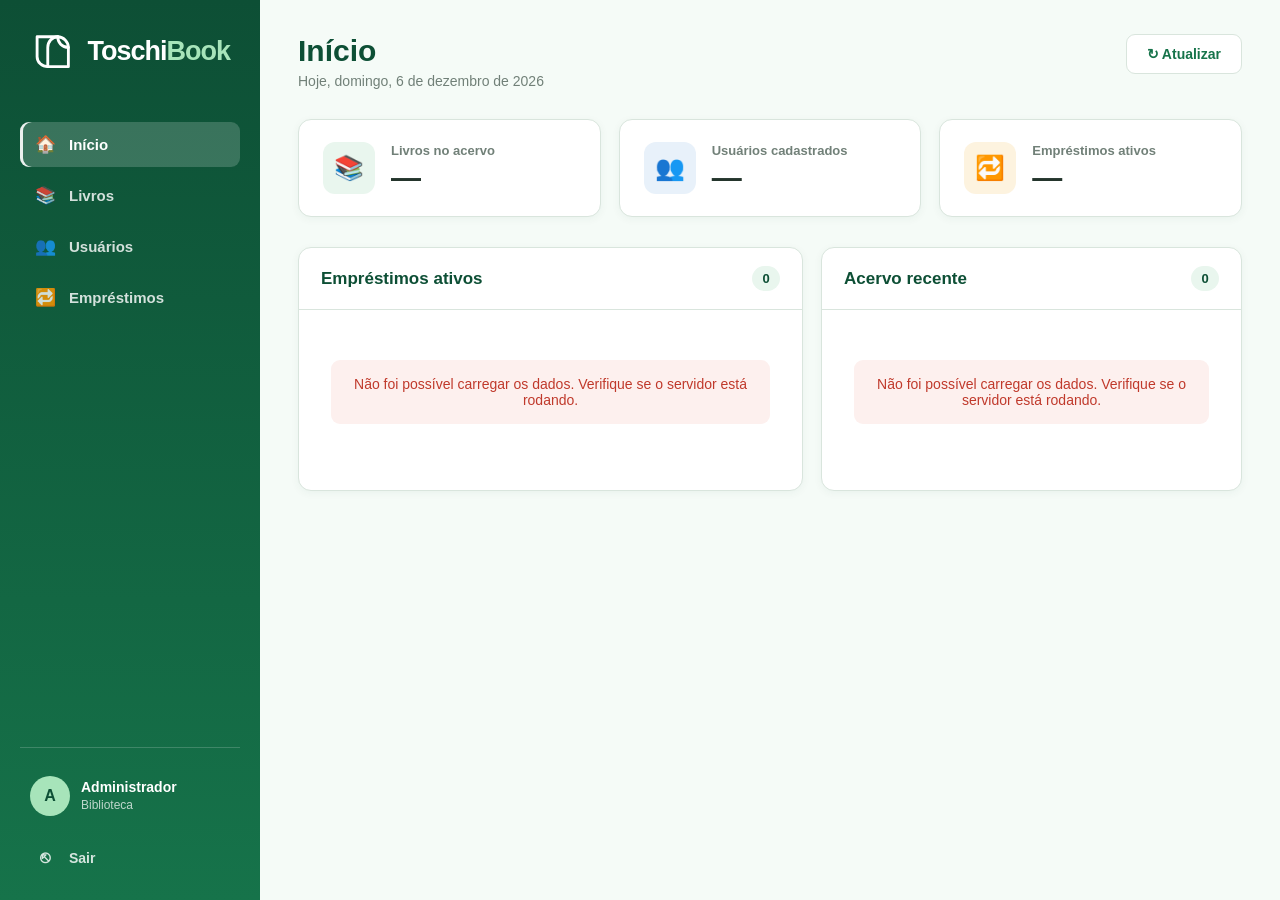
==== html/dashboard.html @ 8090e4b2 "Add files via upload" ====
<!DOCTYPE html>
<html lang="pt-BR">
<head>
    <meta charset="UTF-8">
    <meta name="viewport" content="width=device-width, initial-scale=1.0">

    <title>Início | ToschiBook</title>

    <link rel="stylesheet" href="/css/style.css">
    <link rel="stylesheet" href="/css/dashboard.css">
</head>
<body class="dashboard-body">

    <div class="dashboard-layout">

        <!-- Barra lateral -->
        <aside class="sidebar">
            <div class="sidebar-brand logo">
                <div class="logo-icon">
                    <svg viewBox="0 0 64 64" aria-hidden="true">
                        <path d="M10 12h29c8 0 15 7 15 15v27H25c-8 0-15-6-15-14V12Z"
                              fill="none"
                              stroke="currentColor"
                              stroke-width="4"
                              stroke-linejoin="round"/>
                        <path d="M25 54V27c0-8 6-15 14-15"
                              fill="none"
                              stroke="currentColor"
                              stroke-width="4"
                              stroke-linecap="round"/>
                        <path d="M39 12c0 8 6 15 15 15"
                              fill="none"
                              stroke="currentColor"
                              stroke-width="4"
                              stroke-linecap="round"/>
                    </svg>
                </div>
                <span>Toschi<span>Book</span></span>
            </div>

            <nav class="sidebar-nav">
                <a href="dashboard.html" class="nav-item active" aria-current="page">
                    <span class="nav-icon">🏠</span>
                    Início
                </a>
                <a href="livros.html" class="nav-item">
                    <span class="nav-icon">📚</span>
                    Livros
                </a>
                <a href="usuarios.html" class="nav-item">
                    <span class="nav-icon">👥</span>
                    Usuários
                </a>
                <a href="emprestimos.html" class="nav-item">
                    <span class="nav-icon">🔁</span>
                    Empréstimos
                </a>
            </nav>

            <div class="sidebar-footer">
                <div class="admin-chip">
                    <span class="admin-avatar">A</span>
                    <div class="admin-info">
                        <strong>Administrador</strong>
                        <small>Biblioteca</small>
                    </div>
                </div>

                <a href="index.html" class="logout-link" id="logoutLink">
                    <span class="nav-icon">⎋</span>
                    Sair
                </a>
            </div>
        </aside>

        <!-- Conteúdo principal -->
        <div class="dashboard-main">

            <header class="topbar">
                <div class="topbar-title">
                    <h1>Início</h1>
                    <p id="todayDate">Carregando data...</p>
                </div>

                <div class="topbar-actions">
                    <button class="refresh-button" id="refreshButton" type="button">
                        ↻ Atualizar
                    </button>
                </div>
            </header>

            <!-- Cards de estatísticas -->
            <section class="stats-grid" aria-label="Estatísticas da biblioteca">
                <article class="stat-card">
                    <div class="stat-icon stat-icon-green">📚</div>
                    <div class="stat-info">
                        <span class="stat-label">Livros no acervo</span>
                        <strong class="stat-value" id="statLivros">—</strong>
                    </div>
                </article>

                <article class="stat-card">
                    <div class="stat-icon stat-icon-blue">👥</div>
                    <div class="stat-info">
                        <span class="stat-label">Usuários cadastrados</span>
                        <strong class="stat-value" id="statUsuarios">—</strong>
                    </div>
                </article>

                <article class="stat-card">
                    <div class="stat-icon stat-icon-yellow">🔁</div>
                    <div class="stat-info">
                        <span class="stat-label">Empréstimos ativos</span>
                        <strong class="stat-value" id="statEmprestimos">—</strong>
                    </div>
                </article>
            </section>

            <!-- Conteúdo dinâmico -->
            <section class="content-grid">

                <div class="panel">
                    <div class="panel-header">
                        <h2>Empréstimos ativos</h2>
                        <span class="panel-badge" id="emprestimosCount">0</span>
                    </div>

                    <div class="panel-body">
                        <div class="empty-state" id="emprestimosEmpty" hidden>
                            <span class="empty-icon">📭</span>
                            <p>Nenhum empréstimo ativo no momento.</p>
                        </div>

                        <div class="table-wrapper">
                            <table class="data-table" id="emprestimosTable" hidden>
                                <thead>
                                    <tr>
                                        <th>Livro</th>
                                        <th>Aluno</th>
                                        <th>Turma</th>
                                        <th>Data</th>
                                    </tr>
                                </thead>
                                <tbody id="emprestimosBody"></tbody>
                            </table>
                        </div>
                    </div>
                </div>

                <div class="panel">
                    <div class="panel-header">
                        <h2>Acervo recente</h2>
                        <span class="panel-badge" id="livrosCount">0</span>
                    </div>

                    <div class="panel-body">
                        <div class="empty-state" id="livrosEmpty" hidden>
                            <span class="empty-icon">📚</span>
                            <p>Nenhum livro cadastrado ainda.</p>
                        </div>

                        <ul class="book-list" id="livrosList"></ul>
                    </div>
                </div>

            </section>

        </div>

    </div>

    <script src="/javascript/api.js"></script>
    <script src="/javascript/dashboard.js"></script>
</body>
</html>
---- css/style.css ----
:root {
    --primary-green: #16734a;
    --dark-green: #0d4f35;
    --light-green: #e9f6ee;
    --soft-green: #f5fbf7;
    --text-color: #24352c;
    --muted-color: #718078;
    --border-color: #d9e5dd;
    --error-color: #c0392b;
    --white: #ffffff;
}

* {
    margin: 0;
    padding: 0;
    box-sizing: border-box;
}

body {
    min-height: 100vh;
    font-family: Arial, Helvetica, sans-serif;
    color: var(--text-color);
    background: var(--soft-green);
}

button,
input {
    font: inherit;
}

button {
    cursor: pointer;
}

.login-page {
    display: flex;
    min-height: 100vh;
}

/* Painel verde */

.brand-panel {
    position: relative;
    display: flex;
    align-items: center;
    justify-content: center;
    width: 48%;
    min-height: 100vh;
    overflow: hidden;
    color: var(--white);
    background:
        linear-gradient(
            145deg,
            rgba(13, 79, 53, 0.98),
            rgba(22, 115, 74, 0.94)
        );
}

.brand-panel::before,
.brand-panel::after {
    content: "";
    position: absolute;
    border-radius: 50%;
    background: rgba(255, 255, 255, 0.06);
}

.brand-panel::before {
    width: 420px;
    height: 420px;
    top: -150px;
    left: -160px;
}

.brand-panel::after {
    width: 520px;
    height: 520px;
    right: -230px;
    bottom: -220px;
}

.brand-content {
    position: relative;
    z-index: 1;
    width: min(80%, 480px);
}

.logo {
    display: flex;
    align-items: center;
    gap: 12px;
    font-size: 31px;
    font-weight: 700;
    letter-spacing: -1px;
}

.logo > span > span {
    color: #a7e4ba;
}

.logo-icon {
    display: flex;
    align-items: center;
    justify-content: center;
    width: 53px;
    height: 53px;
    color: var(--white);
}

.logo-icon svg {
    width: 100%;
    height: 100%;
}

.welcome-text {
    margin-top: 80px;
}

.welcome-text h1 {
    max-width: 420px;
    margin-bottom: 24px;
    font-size: clamp(32px, 4vw, 52px);
    line-height: 1.1;
}

.welcome-text p {
    max-width: 410px;
    color: #d5f1de;
    font-size: 17px;
    line-height: 1.7;
}

.books-decoration {
    display: flex;
    align-items: end;
    gap: 10px;
    height: 130px;
    margin-top: 75px;
    padding-left: 20px;
    border-bottom: 3px solid rgba(255, 255, 255, 0.65);
}

.book {
    display: block;
    width: 48px;
    border-radius: 5px 5px 0 0;
    box-shadow: 5px 0 0 rgba(0, 0, 0, 0.08);
}

.book-one {
    height: 100px;
    background: #a7e4ba;
    transform: rotate(-5deg);
}

.book-two {
    height: 120px;
    background: #f1d18a;
    transform: rotate(4deg);
}

.book-three {
    height: 85px;
    background: #d2e9f2;
    transform: rotate(-3deg);
}

.book-four {
    height: 108px;
    background: #eaa5a5;
    transform: rotate(6deg);
}

/* Painel do formulário */

.form-panel {
    display: flex;
    align-items: center;
    justify-content: center;
    width: 52%;
    padding: 40px;
    background: var(--white);
}

.login-card {
    width: min(100%, 430px);
}

.form-header {
    margin-bottom: 36px;
}

.form-header h2 {
    margin-bottom: 10px;
    color: var(--dark-green);
    font-size: 30px;
}

.form-header p {
    color: var(--muted-color);
    font-size: 15px;
}

.mobile-logo {
    display: none;
}

.input-group {
    margin-bottom: 22px;
}

.input-group label {
    display: block;
    margin-bottom: 9px;
    color: var(--text-color);
    font-size: 14px;
    font-weight: 600;
}

.input-wrapper {
    position: relative;
    display: flex;
    align-items: center;
}

.input-icon {
    position: absolute;
    left: 16px;
    z-index: 1;
    color: var(--primary-green);
    font-size: 15px;
}

.input-wrapper input {
    width: 100%;
    height: 52px;
    padding: 0 16px 0 45px;
    border: 1px solid var(--border-color);
    border-radius: 9px;
    outline: none;
    color: var(--text-color);
    background: var(--white);
    transition: 0.2s ease;
}

.input-wrapper input::placeholder {
    color: #a0ada5;
}

.input-wrapper input:focus {
    border-color: var(--primary-green);
    box-shadow: 0 0 0 4px rgba(22, 115, 74, 0.1);
}

.input-wrapper input.input-error {
    border-color: var(--error-color);
}

.show-password {
    position: absolute;
    right: 13px;
    border: 0;
    color: var(--primary-green);
    background: transparent;
    font-size: 12px;
    font-weight: 600;
}

.show-password:hover {
    text-decoration: underline;
}

.error-message {
    display: block;
    min-height: 17px;
    margin-top: 6px;
    color: var(--error-color);
    font-size: 12px;
}

.form-options {
    display: flex;
    align-items: center;
    justify-content: space-between;
    margin: 3px 0 28px;
    font-size: 13px;
}

.remember-me {
    display: flex;
    align-items: center;
    gap: 8px;
    color: var(--muted-color);
    cursor: pointer;
}

.remember-me input {
    accent-color: var(--primary-green);
}

.form-options a {
    color: var(--primary-green);
    font-weight: 600;
    text-decoration: none;
}

.form-options a:hover {
    text-decoration: underline;
}

.login-button {
    display: flex;
    align-items: center;
    justify-content: center;
    width: 100%;
    height: 53px;
    border: 0;
    border-radius: 9px;
    color: var(--white);
    background: var(--primary-green);
    font-weight: 700;
    transition: 0.2s ease;
}

.login-button:hover {
    background: var(--dark-green);
    transform: translateY(-1px);
    box-shadow: 0 7px 16px rgba(22, 115, 74, 0.2);
}

.login-button:disabled {
    cursor: not-allowed;
    opacity: 0.75;
}

.loading-spinner {
    display: none;
    width: 19px;
    height: 19px;
    border: 3px solid rgba(255, 255, 255, 0.4);
    border-top-color: var(--white);
    border-radius: 50%;
    animation: spin 0.8s linear infinite;
}

.login-button.loading .button-text {
    display: none;
}

.login-button.loading .loading-spinner {
    display: block;
}

.status-message {
    min-height: 20px;
    margin-top: 15px;
    text-align: center;
    font-size: 13px;
}

.status-message.success {
    color: var(--primary-green);
}

.status-message.error {
    color: var(--error-color);
}

.form-footer {
    display: flex;
    flex-direction: column;
    gap: 8px;
    margin-top: 45px;
    color: #9aa89f;
    font-size: 12px;
    text-align: center;
}

.create-account-link {
    color: var(--primary-green);
    font-weight: 700;
    text-decoration: none;
}

.create-account-link:hover {
    text-decoration: underline;
}

@keyframes spin {
    to {
        transform: rotate(360deg);
    }
}

/* Responsividade */

@media (max-width: 850px) {
    .login-page {
        display: block;
    }

    .brand-panel {
        display: none;
    }

    .form-panel {
        width: 100%;
        min-height: 100vh;
        padding: 28px 22px;
    }

    .mobile-logo {
        display: flex;
        justify-content: center;
        margin-bottom: 55px;
        color: var(--primary-green);
    }

    .mobile-logo .logo-icon {
        color: var(--primary-green);
    }

    .form-header {
        margin-bottom: 30px;
    }
}

@media (max-width: 430px) {
    .form-panel {
        padding: 25px 18px;
    }

    .mobile-logo {
        margin-bottom: 42px;
        font-size: 27px;
    }

    .form-header h2 {
        font-size: 26px;
    }

    .form-options {
        align-items: flex-start;
        flex-direction: column;
        gap: 15px;
    }

    .form-footer {
        margin-top: 45px;
    }
}
---- css/dashboard.css ----
/* ===== Dashboard ToschiBook ===== */

.dashboard-body {
    background: var(--soft-green);
}

.dashboard-layout {
    display: flex;
    min-height: 100vh;
}

/* --- Barra lateral --- */

.sidebar {
    display: flex;
    flex-direction: column;
    width: 260px;
    flex-shrink: 0;
    padding: 28px 20px 22px;
    color: var(--white);
    background:
        linear-gradient(
            180deg,
            var(--dark-green),
            var(--primary-green)
        );
}

.sidebar-brand {
    padding: 0 10px;
    font-size: 27px;
}

.sidebar-brand .logo-icon {
    width: 46px;
    height: 46px;
}

.sidebar-nav {
    display: flex;
    flex-direction: column;
    gap: 6px;
    margin-top: 48px;
}

.nav-item {
    display: flex;
    align-items: center;
    gap: 13px;
    padding: 12px 14px;
    border-radius: 9px;
    color: rgba(255, 255, 255, 0.82);
    font-size: 15px;
    font-weight: 600;
    text-decoration: none;
    transition: 0.2s ease;
}

.nav-item:hover {
    color: var(--white);
    background: rgba(255, 255, 255, 0.12);
}

.nav-item.active {
    color: var(--white);
    background: rgba(255, 255, 255, 0.18);
    box-shadow: inset 3px 0 0 rgba(255, 255, 255, 0.9);
}

.nav-icon {
    width: 22px;
    font-size: 17px;
    text-align: center;
}

.sidebar-footer {
    margin-top: auto;
    padding-top: 24px;
    border-top: 1px solid rgba(255, 255, 255, 0.18);
}

.admin-chip {
    display: flex;
    align-items: center;
    gap: 11px;
    padding: 4px 10px;
}

.admin-avatar {
    display: flex;
    align-items: center;
    justify-content: center;
    width: 40px;
    height: 40px;
    border-radius: 50%;
    color: var(--dark-green);
    background: #a7e4ba;
    font-weight: 700;
}

.admin-info {
    display: flex;
    flex-direction: column;
    line-height: 1.35;
}

.admin-info strong {
    font-size: 14px;
}

.admin-info small {
    color: rgba(255, 255, 255, 0.72);
    font-size: 12px;
}

.logout-link {
    display: flex;
    align-items: center;
    gap: 13px;
    margin-top: 18px;
    padding: 10px 14px;
    border-radius: 9px;
    color: rgba(255, 255, 255, 0.82);
    font-size: 14px;
    font-weight: 600;
    text-decoration: none;
    transition: 0.2s ease;
}

.logout-link:hover {
    color: var(--white);
    background: rgba(255, 255, 255, 0.12);
}

/* --- Área principal --- */

.dashboard-main {
    flex: 1;
    min-width: 0;
    padding: 34px 38px 50px;
}

.topbar {
    display: flex;
    align-items: flex-start;
    justify-content: space-between;
    gap: 20px;
    margin-bottom: 30px;
}

.topbar-title h1 {
    color: var(--dark-green);
    font-size: 30px;
}

.topbar-title p {
    margin-top: 5px;
    color: var(--muted-color);
    font-size: 14px;
}

.refresh-button {
    display: inline-flex;
    align-items: center;
    gap: 8px;
    padding: 11px 20px;
    border: 1px solid var(--border-color);
    border-radius: 9px;
    color: var(--primary-green);
    background: var(--white);
    font-size: 14px;
    font-weight: 700;
    transition: 0.2s ease;
}

.refresh-button:hover {
    border-color: var(--primary-green);
    box-shadow: 0 4px 12px rgba(22, 115, 74, 0.14);
}

.refresh-button:disabled {
    cursor: not-allowed;
    opacity: 0.65;
}

/* --- Cards de estatísticas --- */

.stats-grid {
    display: grid;
    grid-template-columns: repeat(3, 1fr);
    gap: 18px;
    margin-bottom: 30px;
}

.stat-card {
    display: flex;
    align-items: center;
    gap: 16px;
    padding: 22px 24px;
    border: 1px solid var(--border-color);
    border-radius: 13px;
    background: var(--white);
    box-shadow: 0 2px 8px rgba(13, 79, 53, 0.05);
}

.stat-icon {
    display: flex;
    align-items: center;
    justify-content: center;
    width: 52px;
    height: 52px;
    border-radius: 12px;
    font-size: 24px;
}

.stat-icon-green {
    background: var(--light-green);
}

.stat-icon-blue {
    background: #e8f1fa;
}

.stat-icon-yellow {
    background: #fdf3df;
}

.stat-info {
    display: flex;
    flex-direction: column;
    min-width: 0;
}

.stat-label {
    color: var(--muted-color);
    font-size: 13px;
    font-weight: 600;
}

.stat-value {
    margin-top: 3px;
    color: var(--text-color);
    font-size: 30px;
    line-height: 1.1;
}

/* --- Painéis --- */

.content-grid {
    display: grid;
    grid-template-columns: 1.2fr 1fr;
    gap: 18px;
}

.panel {
    border: 1px solid var(--border-color);
    border-radius: 13px;
    background: var(--white);
    box-shadow: 0 2px 8px rgba(13, 79, 53, 0.05);
    overflow: hidden;
}

.panel-header {
    display: flex;
    align-items: center;
    justify-content: space-between;
    padding: 18px 22px;
    border-bottom: 1px solid var(--border-color);
}

.panel-header h2 {
    color: var(--dark-green);
    font-size: 17px;
}

.panel-badge {
    display: inline-flex;
    align-items: center;
    justify-content: center;
    min-width: 28px;
    height: 25px;
    padding: 0 9px;
    border-radius: 999px;
    color: var(--dark-green);
    background: var(--light-green);
    font-size: 13px;
    font-weight: 700;
}

.panel-body {
    padding: 8px 22px 20px;
}

/* --- Tabela --- */

.table-wrapper {
    overflow-x: auto;
}

.data-table {
    width: 100%;
    border-collapse: collapse;
    font-size: 14px;
}

.data-table th {
    padding: 13px 10px;
    color: var(--muted-color);
    font-size: 12px;
    font-weight: 700;
    text-align: left;
    text-transform: uppercase;
    letter-spacing: 0.4px;
    border-bottom: 1px solid var(--border-color);
}

.data-table td {
    padding: 13px 10px;
    border-bottom: 1px solid #eef3ef;
}

.data-table tbody tr:last-child td {
    border-bottom: 0;
}

.data-table tbody tr:hover {
    background: var(--soft-green);
}

.book-title-cell {
    font-weight: 600;
    color: var(--text-color);
}

.small-text {
    color: var(--muted-color);
    font-size: 12px;
}

/* --- Lista de livros --- */

.book-list {
    list-style: none;
    margin-top: 10px;
}

.book-list li {
    display: flex;
    align-items: center;
    justify-content: space-between;
    gap: 12px;
    padding: 11px 4px;
    border-bottom: 1px solid #eef3ef;
}

.book-list li:last-child {
    border-bottom: 0;
}

.book-cover {
    display: flex;
    align-items: center;
    justify-content: center;
    width: 40px;
    height: 48px;
    flex-shrink: 0;
    border-radius: 5px;
    color: #fff;
    background: var(--primary-green);
    font-size: 18px;
    box-shadow: 2px 2px 0 rgba(13, 79, 53, 0.18);
}

.book-meta {
    flex: 1;
    min-width: 0;
}

.book-meta strong {
    display: block;
    overflow: hidden;
    color: var(--text-color);
    font-size: 14px;
    text-overflow: ellipsis;
    white-space: nowrap;
}

.book-meta small {
    display: block;
    margin-top: 3px;
    overflow: hidden;
    color: var(--muted-color);
    font-size: 12px;
    text-overflow: ellipsis;
    white-space: nowrap;
}

.book-copies {
    flex-shrink: 0;
    padding: 4px 10px;
    border-radius: 999px;
    color: var(--primary-green);
    background: var(--light-green);
    font-size: 12px;
    font-weight: 700;
}

/* --- Estados vazios --- */

.empty-state {
    display: flex;
    flex-direction: column;
    align-items: center;
    gap: 8px;
    padding: 42px 10px 36px;
    color: var(--muted-color);
    text-align: center;
}

.empty-state[hidden] {
    display: none;
}

.empty-icon {
    font-size: 34px;
}

.empty-state p {
    font-size: 14px;
}

/* --- Erro na busca --- */

.load-error {
    padding: 16px;
    border-radius: 9px;
    color: var(--error-color);
    background: #fdf0ee;
    font-size: 14px;
}

/* --- Responsividade --- */

@media (max-width: 1080px) {
    .content-grid {
        grid-template-columns: 1fr;
    }
}

@media (max-width: 900px) {
    .dashboard-layout {
        display: block;
    }

    .sidebar {
        width: 100%;
        padding: 18px 18px 14px;
    }

    .sidebar-nav {
        flex-direction: row;
        flex-wrap: wrap;
        gap: 8px;
        margin-top: 18px;
    }

    .nav-item {
        padding: 9px 13px;
        font-size: 14px;
    }

    .nav-item.active {
        box-shadow: inset 0 -3px 0 rgba(255, 255, 255, 0.9);
    }

    .sidebar-footer {
        display: flex;
        align-items: center;
        justify-content: space-between;
        margin-top: 18px;
        padding-top: 14px;
    }

    .logout-link {
        margin-top: 0;
    }

    .dashboard-main {
        padding: 26px 20px 40px;
    }
}

@media (max-width: 720px) {
    .stats-grid {
        grid-template-columns: 1fr;
    }

    .topbar {
        flex-direction: column;
        align-items: stretch;
    }

    .refresh-button {
        justify-content: center;
    }
}
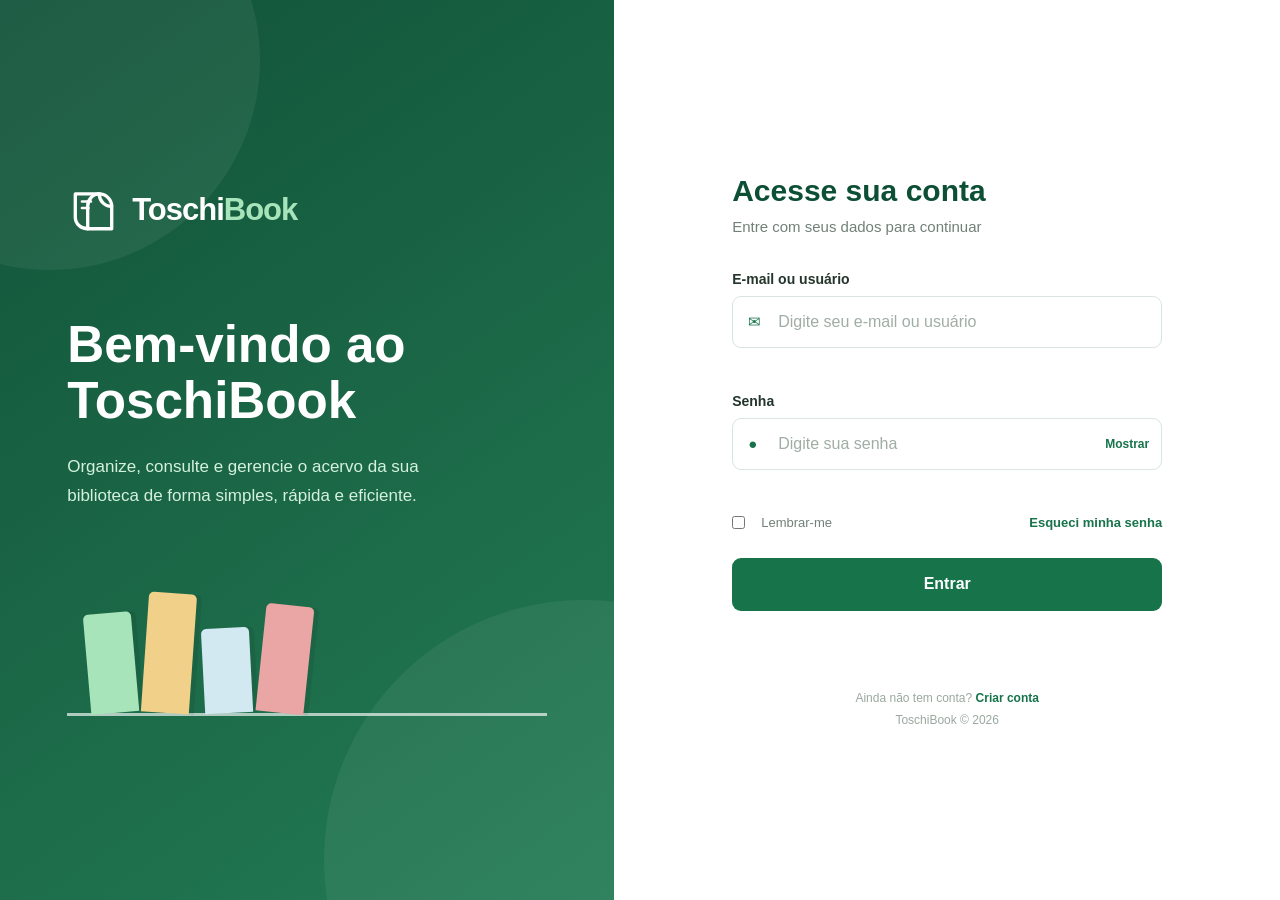
==== commit 2748f1a6: "Atualizações no projeto" ====
--- a/html/dashboard.html
+++ b/html/dashboard.html
@@ -1,5 +1,6 @@
 <!DOCTYPE html>
 <html lang="pt-BR">
+
 <head>
     <meta charset="UTF-8">
     <meta name="viewport" content="width=device-width, initial-scale=1.0">
@@ -8,7 +9,9 @@
 
     <link rel="stylesheet" href="/css/style.css">
     <link rel="stylesheet" href="/css/dashboard.css">
+    <link rel="stylesheet" href="/css/paginas.css">
 </head>
+
 <body class="dashboard-body">
 
     <div class="dashboard-layout">
@@ -18,21 +21,12 @@
             <div class="sidebar-brand logo">
                 <div class="logo-icon">
                     <svg viewBox="0 0 64 64" aria-hidden="true">
-                        <path d="M10 12h29c8 0 15 7 15 15v27H25c-8 0-15-6-15-14V12Z"
-                              fill="none"
-                              stroke="currentColor"
-                              stroke-width="4"
-                              stroke-linejoin="round"/>
-                        <path d="M25 54V27c0-8 6-15 14-15"
-                              fill="none"
-                              stroke="currentColor"
-                              stroke-width="4"
-                              stroke-linecap="round"/>
-                        <path d="M39 12c0 8 6 15 15 15"
-                              fill="none"
-                              stroke="currentColor"
-                              stroke-width="4"
-                              stroke-linecap="round"/>
+                        <path d="M10 12h29c8 0 15 7 15 15v27H25c-8 0-15-6-15-14V12Z" fill="none" stroke="currentColor"
+                            stroke-width="4" stroke-linejoin="round" />
+                        <path d="M25 54V27c0-8 6-15 14-15" fill="none" stroke="currentColor" stroke-width="4"
+                            stroke-linecap="round" />
+                        <path d="M39 12c0 8 6 15 15 15" fill="none" stroke="currentColor" stroke-width="4"
+                            stroke-linecap="round" />
                     </svg>
                 </div>
                 <span>Toschi<span>Book</span></span>
@@ -59,9 +53,9 @@
 
             <div class="sidebar-footer">
                 <div class="admin-chip">
-                    <span class="admin-avatar">A</span>
+                    <span class="admin-avatar">U</span>
                     <div class="admin-info">
-                        <strong>Administrador</strong>
+                        <strong id="adminNome">Usuário</strong>
                         <small>Biblioteca</small>
                     </div>
                 </div>
@@ -139,6 +133,7 @@
                                         <th>Aluno</th>
                                         <th>Turma</th>
                                         <th>Data</th>
+                                        <th>Ações</th>
                                     </tr>
                                 </thead>
                                 <tbody id="emprestimosBody"></tbody>
@@ -169,7 +164,9 @@
 
     </div>
 
-    <script src="/javascript/api.js"></script>
-    <script src="/javascript/dashboard.js"></script>
-</body>
-</html>
+    <script src="/javascript/api.js"></script>
+    <script src="/javascript/auth.js"></script>
+    <script src="/javascript/dashboard.js"></script>
+</body>
+
+</html>
--- a/css/paginas.css
+++ b/css/paginas.css
@@ -0,0 +1,290 @@
+/* ===== Componentes das páginas de gestão ToschiBook ===== */
+
+/* --- Barra de ferramentas (busca + ação) --- */
+
+.page-toolbar {
+    display: flex;
+    align-items: center;
+    justify-content: space-between;
+    gap: 16px;
+    margin-bottom: 22px;
+}
+
+.search-box {
+    position: relative;
+    flex: 1;
+    max-width: 420px;
+}
+
+.search-box input {
+    width: 100%;
+    height: 44px;
+    padding: 0 16px 0 42px;
+    border: 1px solid var(--border-color);
+    border-radius: 9px;
+    outline: none;
+    color: var(--text-color);
+    background: var(--white);
+    font-size: 14px;
+    transition: 0.2s ease;
+}
+
+.search-box input::placeholder {
+    color: #a0ada5;
+}
+
+.search-box input:focus {
+    border-color: var(--primary-green);
+    box-shadow: 0 0 0 4px rgba(22, 115, 74, 0.1);
+}
+
+.search-icon {
+    position: absolute;
+    left: 15px;
+    top: 50%;
+    transform: translateY(-50%);
+    color: var(--primary-green);
+    font-size: 15px;
+}
+
+/* --- Botões --- */
+
+.btn {
+    display: inline-flex;
+    align-items: center;
+    justify-content: center;
+    gap: 8px;
+    padding: 11px 20px;
+    border-radius: 9px;
+    font-size: 14px;
+    font-weight: 700;
+    border: 1px solid transparent;
+    cursor: pointer;
+    transition: 0.2s ease;
+}
+
+.btn-primary {
+    color: var(--white);
+    background: var(--primary-green);
+}
+
+.btn-primary:hover {
+    background: var(--dark-green);
+    transform: translateY(-1px);
+    box-shadow: 0 7px 16px rgba(22, 115, 74, 0.2);
+}
+
+.btn-secondary {
+    color: var(--primary-green);
+    background: var(--white);
+    border-color: var(--border-color);
+}
+
+.btn-secondary:hover {
+    border-color: var(--primary-green);
+}
+
+.btn-danger {
+    color: var(--error-color);
+    background: #fdf0ee;
+}
+
+.btn-danger:hover {
+    background: #fbded9;
+}
+
+.btn-return {
+    color: #b05c04;
+    background: #fdf3e8;
+}
+
+.btn-return:hover {
+    background: #fce8d2;
+    transform: translateY(-1px);
+    box-shadow: 0 4px 12px rgba(176, 92, 4, 0.15);
+}
+
+.btn:disabled {
+    cursor: not-allowed;
+    opacity: 0.65;
+}
+
+.btn-small {
+    padding: 7px 13px;
+    font-size: 12px;
+    border-radius: 7px;
+}
+
+/* --- Tabela com ações --- */
+
+.table-actions {
+    display: flex;
+    align-items: center;
+    gap: 8px;
+    white-space: nowrap;
+}
+
+/* --- Modal --- */
+
+.modal-overlay {
+    position: fixed;
+    inset: 0;
+    display: flex;
+    align-items: center;
+    justify-content: center;
+    z-index: 100;
+    padding: 20px;
+    background: rgba(13, 79, 53, 0.45);
+}
+
+.modal-overlay[hidden] {
+    display: none;
+}
+
+.modal {
+    width: min(100%, 520px);
+    max-height: calc(100vh - 40px);
+    overflow-y: auto;
+    border-radius: 13px;
+    background: var(--white);
+    box-shadow: 0 18px 50px rgba(13, 79, 53, 0.3);
+}
+
+.modal-header {
+    display: flex;
+    align-items: center;
+    justify-content: space-between;
+    padding: 20px 24px;
+    border-bottom: 1px solid var(--border-color);
+}
+
+.modal-header h2 {
+    color: var(--dark-green);
+    font-size: 19px;
+}
+
+.modal-close {
+    display: flex;
+    align-items: center;
+    justify-content: center;
+    width: 34px;
+    height: 34px;
+    border: 0;
+    border-radius: 8px;
+    color: var(--muted-color);
+    background: transparent;
+    font-size: 22px;
+    line-height: 1;
+    transition: 0.2s ease;
+}
+
+.modal-close:hover {
+    color: var(--error-color);
+    background: #fdf0ee;
+}
+
+.modal-body {
+    padding: 24px;
+}
+
+.form-grid {
+    display: grid;
+    grid-template-columns: 1fr 1fr;
+    gap: 0 18px;
+}
+
+.form-group {
+    margin-bottom: 16px;
+}
+
+.form-group.full {
+    grid-column: 1 / -1;
+}
+
+.form-group label {
+    display: block;
+    margin-bottom: 8px;
+    font-size: 13px;
+    font-weight: 600;
+}
+
+.form-group input,
+.form-group select {
+    width: 100%;
+    height: 46px;
+    padding: 0 14px;
+    border: 1px solid var(--border-color);
+    border-radius: 8px;
+    outline: none;
+    color: var(--text-color);
+    background: var(--white);
+    font: inherit;
+    font-size: 14px;
+    transition: 0.2s ease;
+}
+
+.form-group input:focus,
+.form-group select:focus {
+    border-color: var(--primary-green);
+    box-shadow: 0 0 0 4px rgba(22, 115, 74, 0.1);
+}
+
+.modal-actions {
+    display: flex;
+    justify-content: flex-end;
+    gap: 10px;
+    margin-top: 8px;
+    padding-top: 18px;
+    border-top: 1px solid var(--border-color);
+}
+
+/* --- Estados da tabela --- */
+
+.panel-body-tight {
+    padding: 0;
+}
+
+/* --- Badge de status --- */
+
+.badge-status {
+    display: inline-block;
+    padding: 4px 11px;
+    border-radius: 999px;
+    font-size: 12px;
+    font-weight: 700;
+}
+
+.badge-status.ativo {
+    color: var(--primary-green);
+    background: var(--light-green);
+}
+
+/* --- Select de empréstimo vazio (sem opções) --- */
+
+.select-hint {
+    margin-top: -6px;
+    color: var(--muted-color);
+    font-size: 12px;
+}
+
+/* --- Responsividade --- */
+
+@media (max-width: 720px) {
+    .page-toolbar {
+        flex-direction: column;
+        align-items: stretch;
+    }
+
+    .search-box {
+        max-width: none;
+    }
+
+    .form-grid {
+        grid-template-columns: 1fr;
+        gap: 0;
+    }
+
+    .modal body {
+        padding: 18px;
+    }
+}
